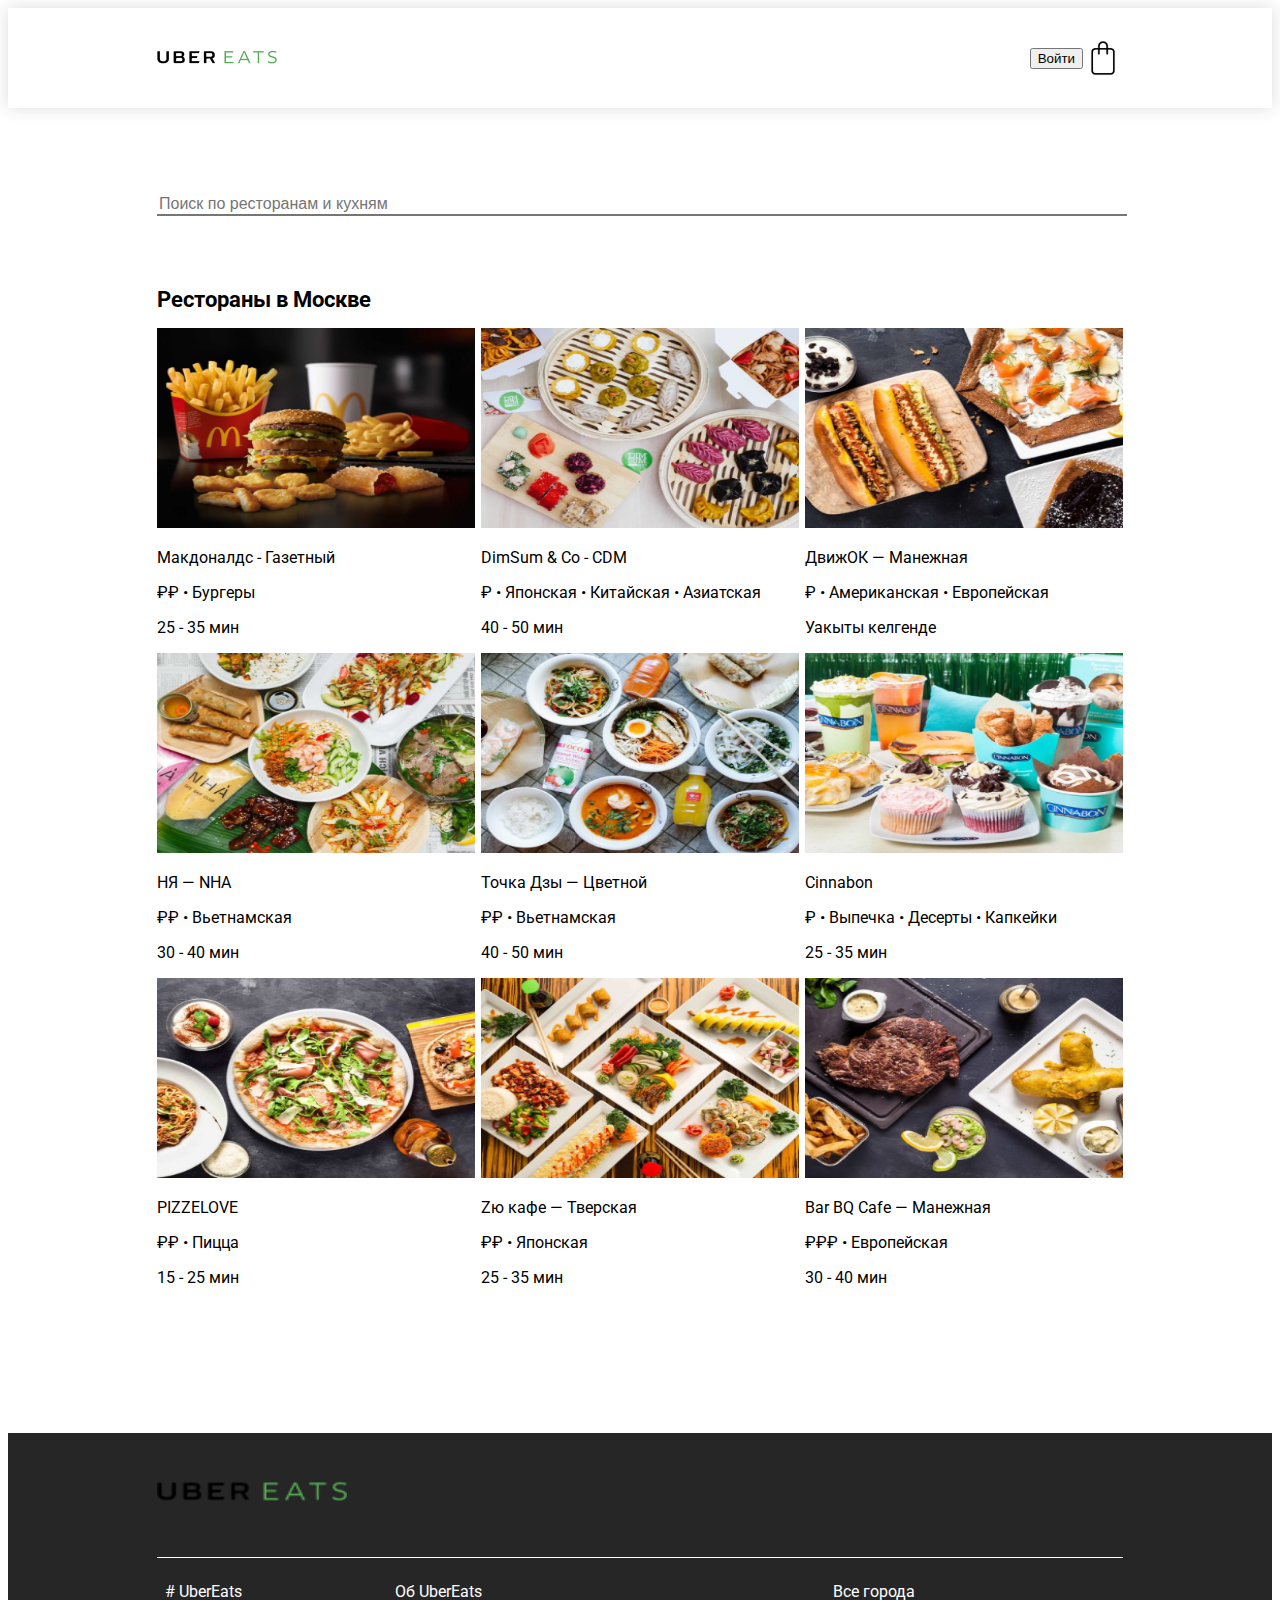
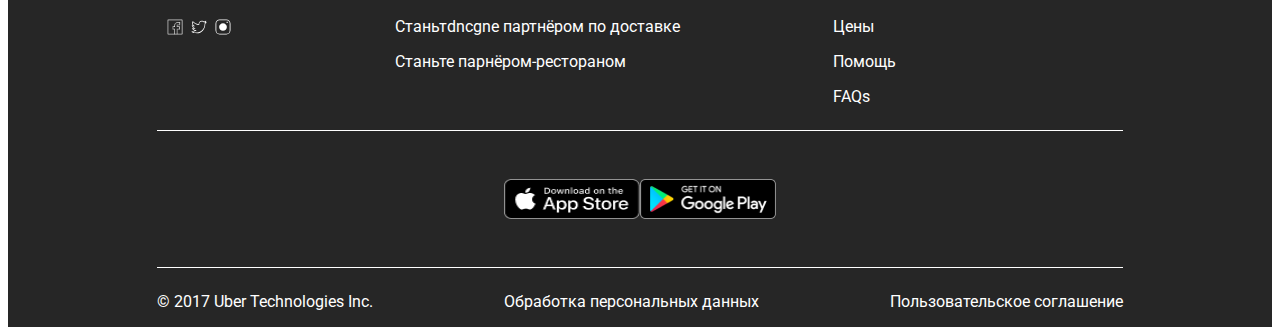
==== index.html @ 07c0489d "my first commit in github" ====
<!DOCTYPE html>
<html lang="en">
  <head>
    <meta charset="UTF-8" />
    <title>My First Site</title>
    <link rel="stylesheet" type="text/css" href="css/style.css" />
    <link
      href="https://fonts.googleapis.com/css?family=Roboto:400,700,400italic,700italic"
      rel="stylesheet"
      type="text/css"
    />
  </head>
  <body>
    <header class="site-header">
      <div class="wrapper">
        <div>
          <img src="img/logo.png" />
        </div>
        <div class="button-wrapper">
          <button>Войти</button>
          <img src="img/sumka.png" width="40" height="40" alt="sumka" />
        </div>
      </div>
    </header>
    <div class="content">
      <div class="wrapper2">
        <div class="search-block">
          <input type="text" placeholder="Поиск по ресторанам и кухням" />
        </div>
        <h1>Рестораны в Москве</h1>
        <div class="products-block">
          <div>
            <figure>
              <img
                src="img/95b745f6ce6a45903c3ed254afd72e46-w550-27.png"
                width="318"
                height="200"
                alt="macdon"
              />
              <p class="title">Макдоналдс - Газетный</p>
            </figure>
            <p class="desk">₽₽ • Бургеры</p>
            <p class="time">25 - 35 мин</p>
          </div>
          <div>
            <figure>
              <img
                src="img/95b745f6ce6a45903c3ed254afd72e46-w550-02.png"
                width="318"
                height="200"
                alt="DimSum & Co - CDM"
              />
              <p>DimSum & Co - CDM</p>
            </figure>
            <p class="desk">₽ • Японская • Китайская • Азиатская</p>
            <p class="time">40 - 50 мин</p>
          </div>
          <div>
            <figure>
              <img
                src="img/95b745f6ce6a45903c3ed254afd72e46-w550-03.png"
                width="318"
                height="200"
                alt="ДвижОК — Манежная"
              />
              <p>ДвижОК — Манежная</p>
            </figure>
            <p class="desk">₽ • Американская • Европейская</p>
            <p class="time">Уакыты келгенде</p>
          </div>
          <div>
            <figure>
              <img
                src="img/95b745f6ce6a45903c3ed254afd72e46-w550-04.png"
                width="318"
                height="200"
                alt="НЯ — NHA"
              />
              <p>НЯ — NHA</p>
            </figure>
            <p class="desk">₽₽ • Вьетнамская</p>
            <p class="time">30 - 40 мин</p>
          </div>
          <div>
            <figure>
              <img
                src="img/95b745f6ce6a45903c3ed254afd72e46-w550-05.png"
                width="318"
                height="200"
                alt="Точка Дзы — Цветной"
              />
              <p>Точка Дзы — Цветной</p>
            </figure>
            <p class="desk">₽₽ • Вьетнамская</p>
            <p class="time">40 - 50 мин</p>
          </div>
          <div>
            <figure>
              <img
                src="img/95b745f6ce6a45903c3ed254afd72e46-w550-06.png"
                width="318"
                height="200"
                alt="Cinnabon"
              />
              <p>Cinnabon</p>
            </figure>
            <p class="desk">₽ • Выпечка • Десерты • Капкейки</p>
            <p class="desk">25 - 35 мин</p>
          </div>
          <div>
            <figure>
              <img
                src="img/95b745f6ce6a45903c3ed254afd72e46-w550-07.png"
                width="318"
                height="200"
                alt="PIZZELOVE"
              />
              <p>PIZZELOVE</p>
            </figure>
            <p class="desk">₽₽ • Пицца</p>
            <p class="time">15 - 25 мин</p>
          </div>
          <div>
            <figure>
              <img
                src="img/95b745f6ce6a45903c3ed254afd72e46-w550-08.png"
                width="318"
                height="200"
                alt="Zю кафе — Тверская"
              />
              <p>Zю кафе — Тверская</p>
            </figure>
            <p class="desk">₽₽ • Японская</p>
            <p class="time">25 - 35 мин</p>
          </div>
          <div>
            <figure>
              <img
                src="img/95b745f6ce6a45903c3ed254afd72e46-w550-09.png"
                width="318"
                height="200"
                alt="Bar BQ Cafe — Манежная"
              />
              <p>Bar BQ Cafe — Манежная</p>
            </figure>
            <p class="desk">₽₽₽ • Европейская</p>
            <p class="time">30 - 40 мин</p>
          </div>
        </div>
      </div>
    </div>
    <footer>
      <div class="footer-wrapper">
        <div class="footer-logo-block">
          <img
            class="logo"
            src="img/logo.png"
            width="190"
            height="20"
            alt="logo"
          />
        </div>
        <hr />
        <div class="footer-wrapper">
          <div class="footer-link">
            <div class="footer-social-network-block">
              <p class="uber-title"><span>#</span> UberEats</p>
              <div>
                <img
                  class="social-network"
                  src="img/facebooc.png"
                  width="20"
                  height="20"
                  alt="facebook"
                />
                <img
                  class="social-network"
                  src="img/twitter.svg"
                  width="20"
                  height="20"
                  alt="twitter"
                />
                <img
                  class="social-network"
                  src="img/instagram.svg"
                  width="20"
                  height="20"
                  alt="instagram"
                />
              </div>
            </div>
            <div>
              <p class="link">Об UberEats</p>
              <p class="link">Станьтdncgnе партнёром по доставке</p>
              <p class="link">Станьте парнёром-рестораном</p>
            </div>
            <div>
              <p class="link">Все города</p>
              <p class="link">Цены</p>
              <p class="link">Помощь</p>
              <p class="link">FAQs</p>
            </div>
          </div>
        </div>
        <hr />
        <div class="app-block">
          <img
            class="app-img"
            src="img/Download_on_the_App_Store_Badge_US-UK_RGB_blk_092917.png"
            width="136"
            height="40"
            alt="appstore"
          />
          <img
            class="app-img"
            src="img/en_badge_web_generic-cf6dad406f.png"
            width="136"
            height="40"
            alt="google"
          />
        </div>
        <hr />
        <div class="footer-botom">
          <p class="feedback">© 2017 Uber Technologies Inc.</p>
          <p class="feedback">Обработка персональных данных</p>
          <p class="feedback">Пользовательское соглашение</p>
        </div>
      </div>
    </footer>
  </body>
</html>
---- css/style.css ----
body {
  font-family: "Roboto";
}

.site-header {
  box-shadow: 0px 0px 16px rgba(38, 38, 38, 0.16);
}

.wrapper {
  max-width: 966px;
  margin: auto;
  display: flex;
  justify-content: space-between;
  align-items: center;
  padding: 30px 0;
}

.wrapper2 {
  max-width: 966px;
  margin: auto;
  padding: 30px 0;
}

.search-block {
  width: 100%;
}
input {
  outline: none;
  border-top-width: 0px;
  border-left-width: 0px;
  width: 100%;
  border-right-width: 0px;
  color: #626262;
  margin: 56px 0;
  font-size: 16px;
}
h1 {
  font-size: 22px;
  margin-bottom: 16px;
}
figure {
  margin: 0px;
}
.products-block {
  display: flex;
  justify-content: space-between;
  align-items: center;
  flex-wrap: wrap;
  max-width: 966px;
  margin-bottom: 100px;
}
footer {
  color: #fff;
  background: #262626;
  display: flex;
  justify-content: center;
}
hr {
  border: none;
  color: #fff;
  height: 1px !important;
  background-color: white;
  width: 100%;
}
.footer-wrapper {
  max-width: 966px;
  width: 100%;
  padding-left: 8px;
  padding-right: 8px;
  padding-right: 8px;
}
.footer-logo-block {
  display: flex;
  max-width: 966px;
  width: 100%;
  max-height: 116px;
  height: 116px;
  align-items: center;
}
.footer-social-network-block {
  display: flex;
  flex-direction: column;
}
.footer-link {
  display: flex;
  justify-content: space-between;
  max-width: 750px;
}
.app-block {
  display: flex;
  justify-content: center;
  height: 120px;
  align-items: center;
}
.footer-botom {
  display: flex;
  justify-content: space-between;
}
.button-wrapper {
  display: flex;
  justify-content: center;
  align-items: center;
}
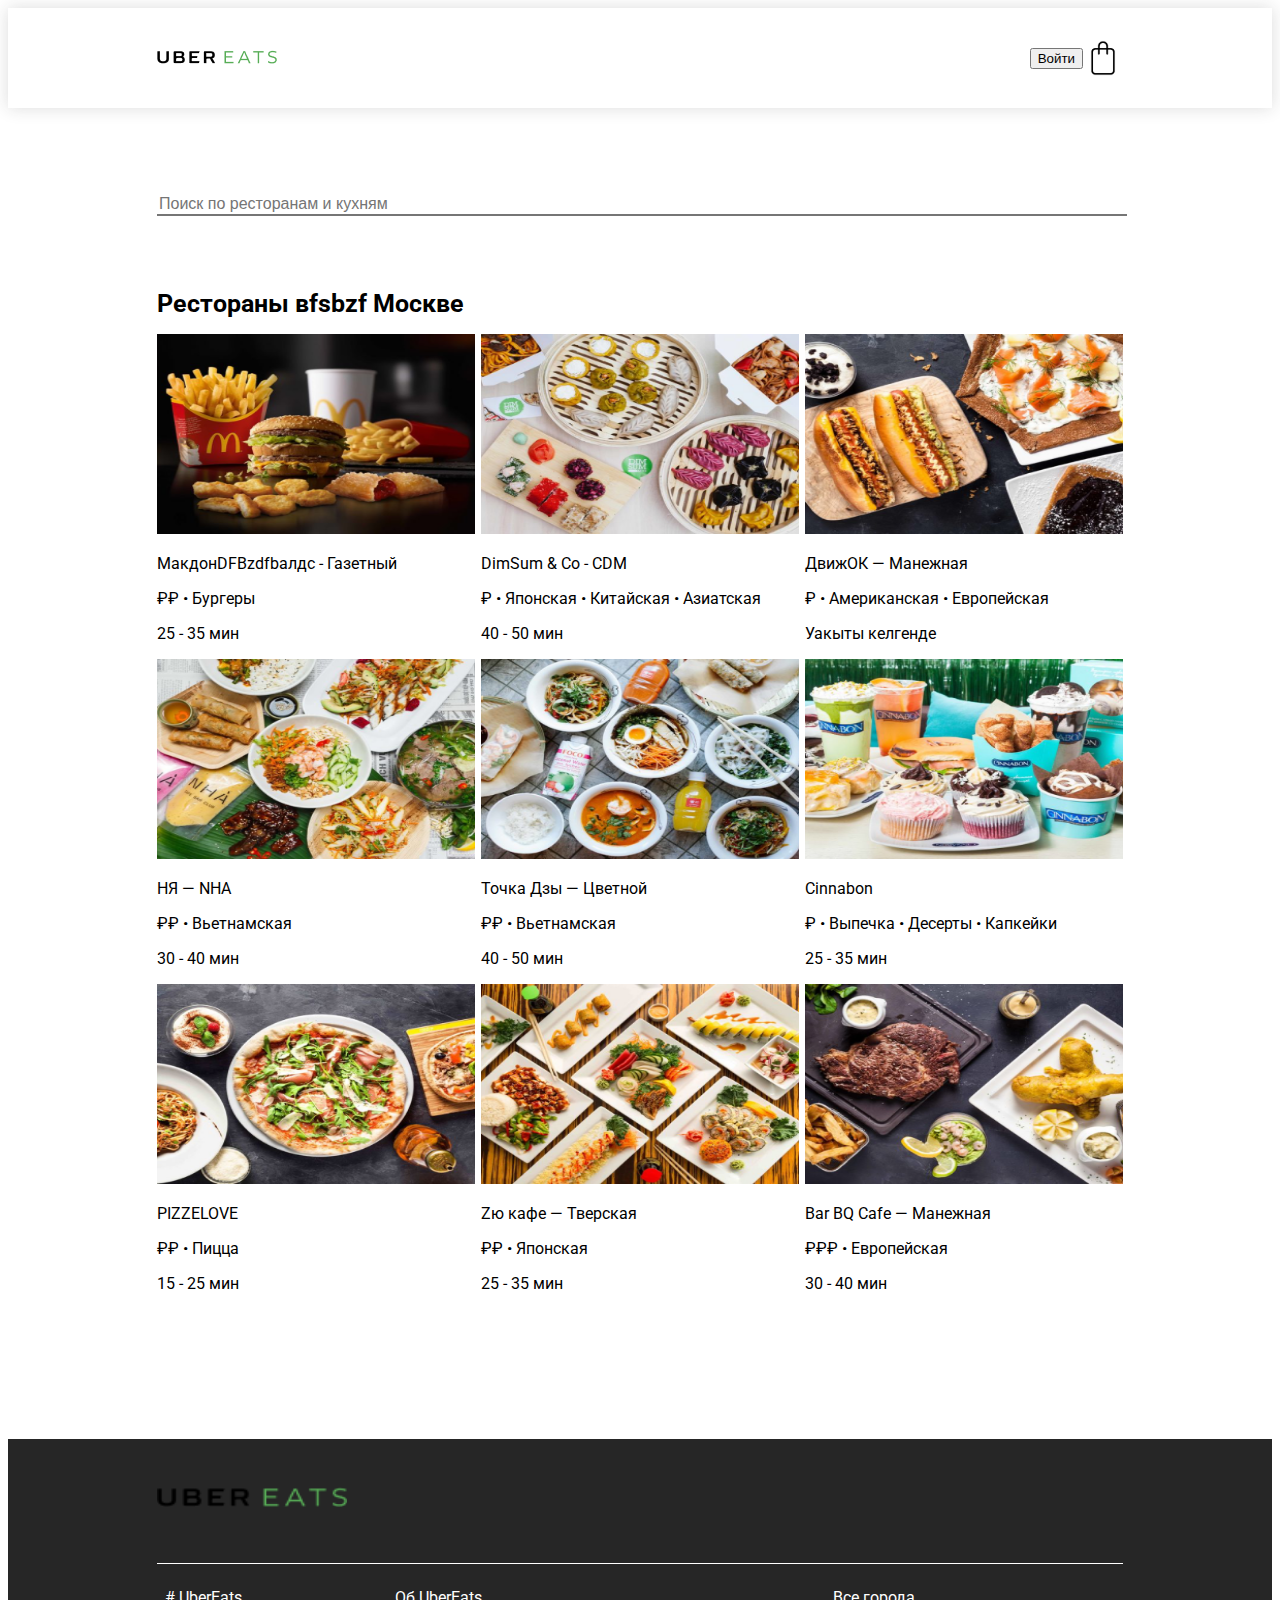
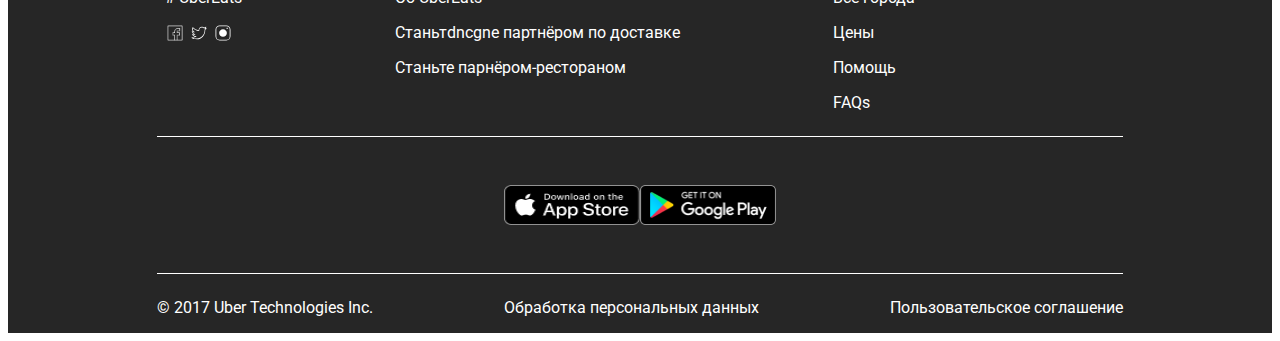
==== commit 68809df7: "ozgertim" ====
--- a/index.html
+++ b/index.html
@@ -27,7 +27,7 @@
         <div class="search-block">
           <input type="text" placeholder="Поиск по ресторанам и кухням" />
         </div>
-        <h1>Рестораны в Москве</h1>
+        <h1>Рестораны вfsbzf Москве</h1>
         <div class="products-block">
           <div>
             <figure>
@@ -37,7 +37,7 @@
                 height="200"
                 alt="macdon"
               />
-              <p class="title">Макдоналдс - Газетный</p>
+              <p class="title">МакдонDFBzdfbалдс - Газетный</p>
             </figure>
             <p class="desk">₽₽ • Бургеры</p>
             <p class="time">25 - 35 мин</p>
--- a/css/style.css
+++ b/css/style.css
@@ -35,7 +35,7 @@
   font-size: 16px;
 }
 h1 {
-  font-size: 22px;
+  font-size: 25px;
   margin-bottom: 16px;
 }
 figure {
@@ -46,7 +46,7 @@
   justify-content: space-between;
   align-items: center;
   flex-wrap: wrap;
-  max-width: 966px;
+  max-width: 1000px;
   margin-bottom: 100px;
 }
 footer {
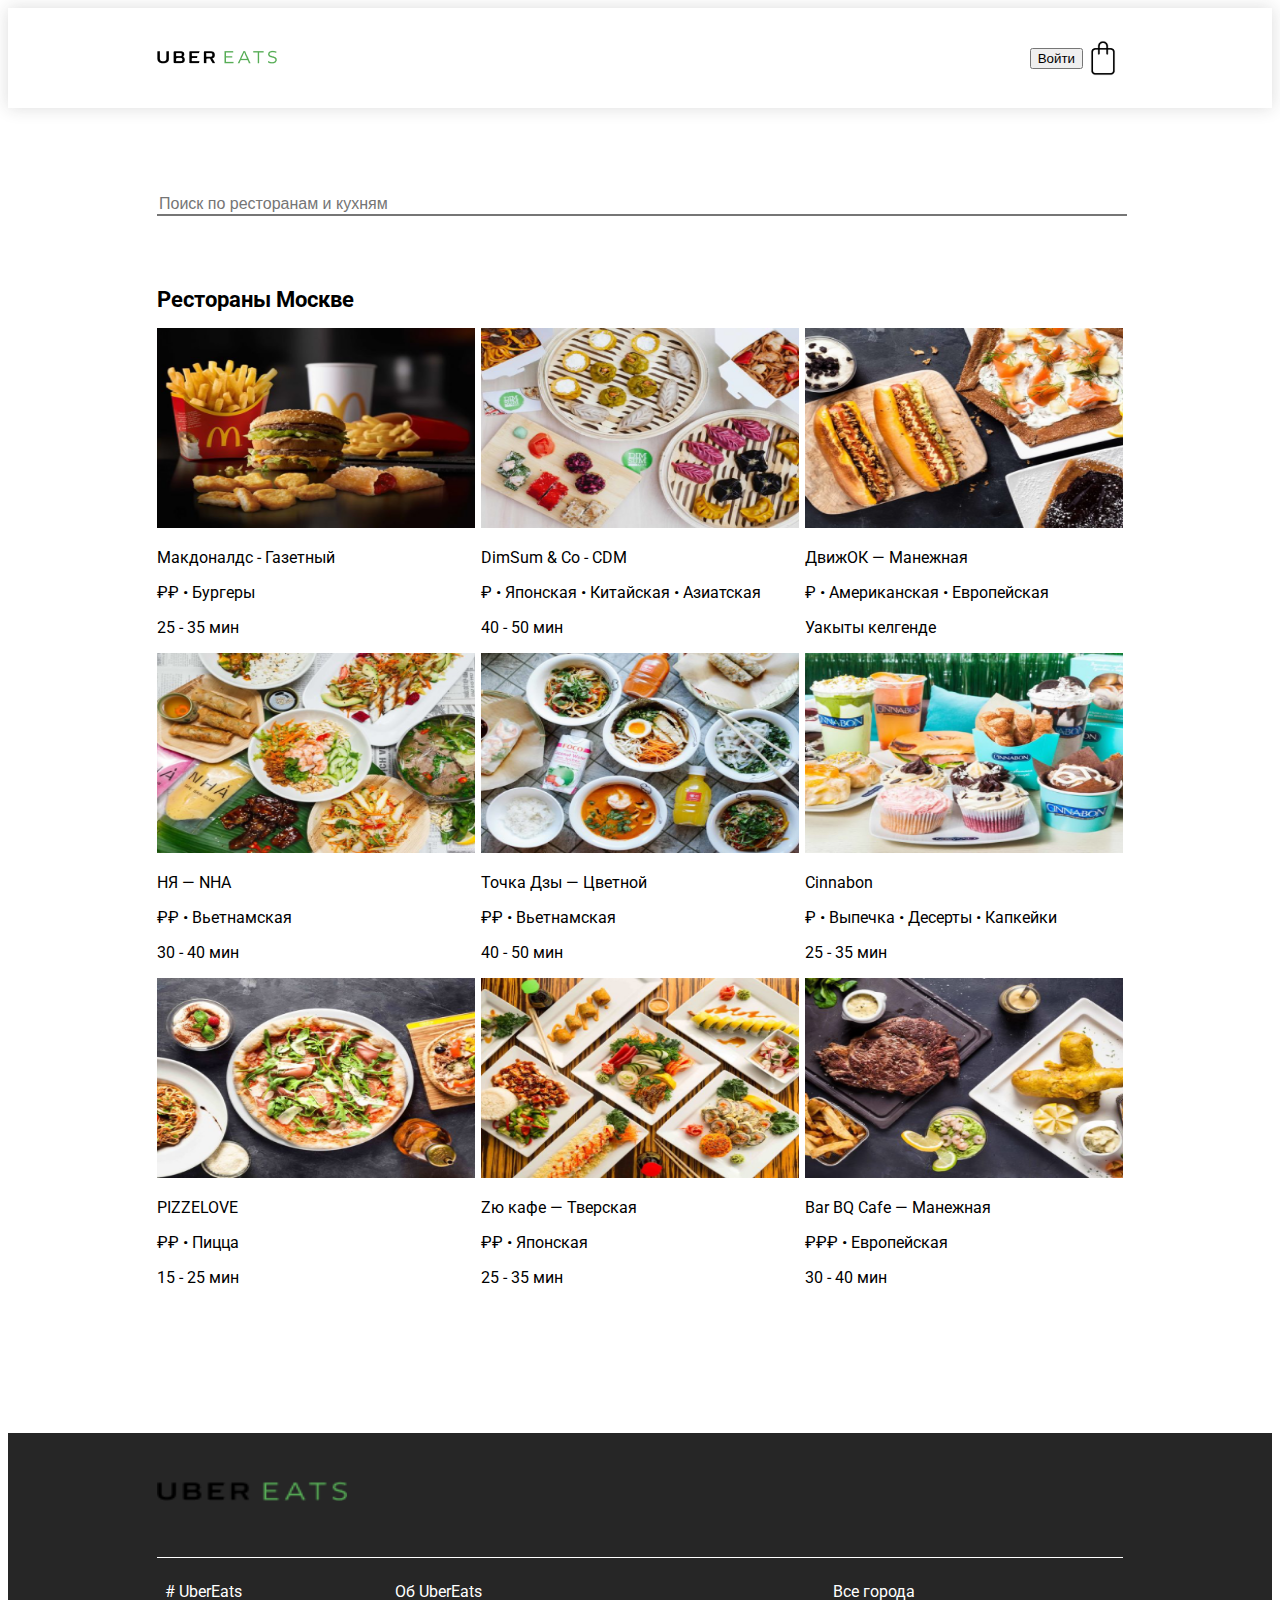
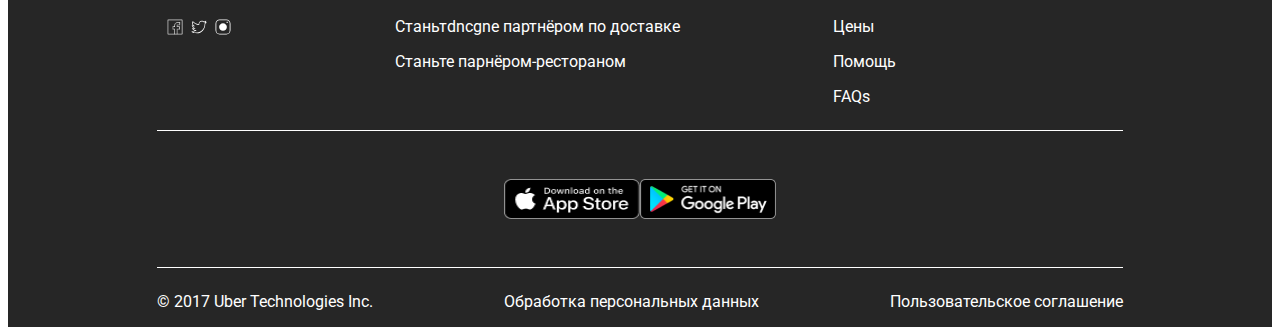
==== commit bba238d8: "fix" ====
--- a/index.html
+++ b/index.html
@@ -27,7 +27,7 @@
         <div class="search-block">
           <input type="text" placeholder="Поиск по ресторанам и кухням" />
         </div>
-        <h1>Рестораны вfsbzf Москве</h1>
+        <h1>Рестораны Москве</h1>
         <div class="products-block">
           <div>
             <figure>
@@ -37,7 +37,7 @@
                 height="200"
                 alt="macdon"
               />
-              <p class="title">МакдонDFBzdfbалдс - Газетный</p>
+              <p class="title">Макдоналдс - Газетный</p>
             </figure>
             <p class="desk">₽₽ • Бургеры</p>
             <p class="time">25 - 35 мин</p>
--- a/css/style.css
+++ b/css/style.css
@@ -35,7 +35,7 @@
   font-size: 16px;
 }
 h1 {
-  font-size: 25px;
+  font-size: 22px;
   margin-bottom: 16px;
 }
 figure {
@@ -46,7 +46,7 @@
   justify-content: space-between;
   align-items: center;
   flex-wrap: wrap;
-  max-width: 1000px;
+  max-width: 966px;
   margin-bottom: 100px;
 }
 footer {
